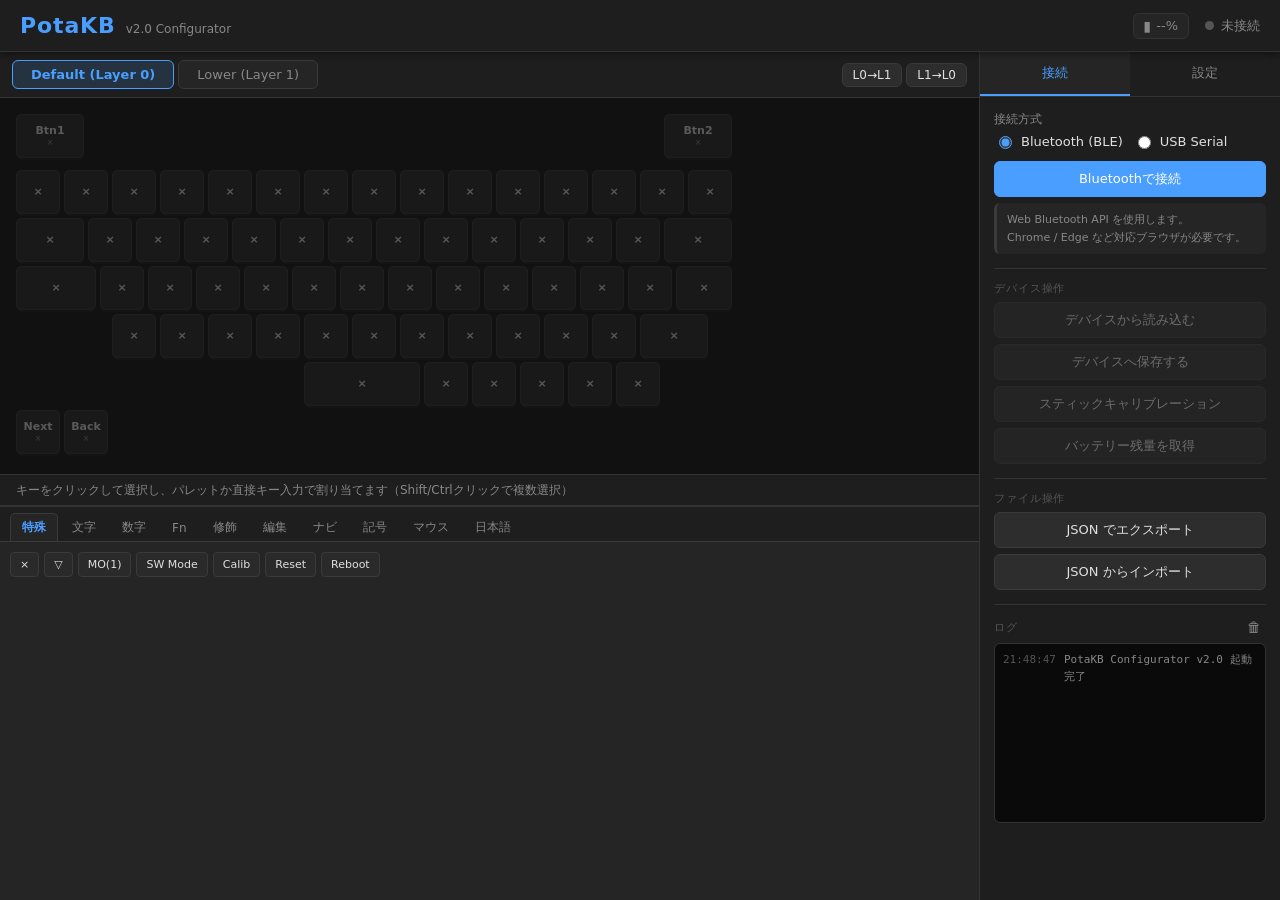
==== poke/index.html @ eb5ca8f1 "Update: PotaKB Configurator v2.0 に更新 - BLE 3スロット対応（PotaKB-1/2/3、namePrefix フィルター） - USB config 読み込みバ" ====
<!DOCTYPE html>
<html lang="ja">
<head>
  <meta charset="UTF-8">
  <meta name="viewport" content="width=device-width, initial-scale=1.0">
  <title>PotaKB Configurator</title>
  <link rel="stylesheet" href="style.css">
</head>
<body>

  <!-- ヘッダー -->
  <header class="app-header">
    <div class="header-left">
      <span class="app-title">PotaKB</span>
      <span class="app-version">v2.0 Configurator</span>
    </div>
    <div class="header-right">
      <span class="battery-display" id="batteryDisplay">
        <span class="battery-icon">&#9646;</span>
        <span id="batteryValue">--%</span>
      </span>
      <span class="conn-indicator">
        <span class="conn-dot" id="connDot"></span>
        <span id="connLabel">未接続</span>
      </span>
    </div>
  </header>

  <!-- メインレイアウト -->
  <main class="app-main">

    <!-- 左パネル: キーボードビジュアル + パレット -->
    <section class="panel panel-left">

      <!-- レイヤータブ -->
      <div class="layer-tabs">
        <button class="layer-tab active" id="tabLayer0" onclick="switchLayer(0)">Default (Layer 0)</button>
        <button class="layer-tab" id="tabLayer1" onclick="switchLayer(1)">Lower (Layer 1)</button>
        <div class="layer-tab-spacer"></div>
        <button class="btn btn-sm btn-secondary" onclick="copyLayerTo(0,1)" title="Layer 0 → Layer 1 にコピー">L0→L1</button>
        <button class="btn btn-sm btn-secondary" onclick="copyLayerTo(1,0)" title="Layer 1 → Layer 0 にコピー">L1→L0</button>
      </div>

      <!-- キーボードビジュアル -->
      <div class="keyboard-container">
        <div class="keyboard-scroll">
          <div id="keyboardWrap">
            <!-- JSで動的生成 -->
          </div>
        </div>
      </div>

      <!-- 選択情報バー -->
      <div class="selection-bar" id="selectionBar">
        <span id="selectionInfo" class="selection-hint">キーをクリックして選択し、下のパレットからキーコードを割り当てます（Shiftクリックで複数選択）</span>
      </div>

      <!-- キーコードパレット -->
      <div class="palette-container">
        <div class="palette-tab-row" id="paletteTabs">
          <button class="palette-tab active" data-cat="special"  onclick="switchPaletteTab('special')">特殊</button>
          <button class="palette-tab" data-cat="letters"  onclick="switchPaletteTab('letters')">文字</button>
          <button class="palette-tab" data-cat="numbers"  onclick="switchPaletteTab('numbers')">数字</button>
          <button class="palette-tab" data-cat="fn"       onclick="switchPaletteTab('fn')">Fn</button>
          <button class="palette-tab" data-cat="mods"     onclick="switchPaletteTab('mods')">修飾</button>
          <button class="palette-tab" data-cat="edit"     onclick="switchPaletteTab('edit')">編集</button>
          <button class="palette-tab" data-cat="nav"      onclick="switchPaletteTab('nav')">ナビ</button>
          <button class="palette-tab" data-cat="symbols"  onclick="switchPaletteTab('symbols')">記号</button>
          <button class="palette-tab" data-cat="mouse"    onclick="switchPaletteTab('mouse')">マウス</button>
          <button class="palette-tab" data-cat="jp"       onclick="switchPaletteTab('jp')">日本語</button>
        </div>
        <div class="palette-keys" id="paletteKeys">
          <!-- JSで動的生成 -->
        </div>
      </div>
    </section>

    <!-- 右パネル: 接続・設定 -->
    <section class="panel panel-right">

      <!-- タブヘッダー -->
      <div class="right-tabs">
        <button class="right-tab active" id="rightTabConn"   onclick="switchRightTab('conn')">接続</button>
        <button class="right-tab"        id="rightTabConfig" onclick="switchRightTab('config')">設定</button>
      </div>

      <!-- ========== 接続タブ ========== -->
      <div class="right-panel-body" id="connPanel">

        <!-- 接続方式 -->
        <div class="form-group">
          <div class="form-label">接続方式</div>
          <div class="mode-selector">
            <label class="radio-label">
              <input type="radio" name="connMode" value="ble" id="modeBLE" checked onchange="onConnModeChange()">
              <span>Bluetooth (BLE)</span>
            </label>
            <label class="radio-label">
              <input type="radio" name="connMode" value="usb" id="modeUSB" onchange="onConnModeChange()">
              <span>USB Serial</span>
            </label>
          </div>
        </div>

        <!-- BLE接続エリア -->
        <div id="bleConnArea">
          <button class="btn btn-primary btn-full" id="btnBLEConnect" onclick="connectBLE()">
            Bluetoothで接続
          </button>
          <p class="help-text">Web Bluetooth API を使用します。<br>Chrome / Edge など対応ブラウザが必要です。</p>
        </div>

        <!-- USB Serial接続エリア -->
        <div id="usbConnArea" style="display:none;">
          <button class="btn btn-primary btn-full" id="btnUSBConnect" onclick="connectUSB()">
            USB Serialで接続
          </button>
          <p class="help-text">Web Serial API を使用します。<br>Chrome / Edge など対応ブラウザが必要です。</p>
        </div>

        <!-- 切断ボタン（接続中のみ表示） -->
        <button class="btn btn-danger btn-full" id="btnDisconnect" onclick="disconnect()" style="display:none;">
          切断する
        </button>

        <!-- アクション -->
        <div class="action-group">
          <div class="action-title">デバイス操作</div>
          <button class="btn btn-secondary btn-full" id="btnLoad"       onclick="loadFromDevice()"   disabled>デバイスから読み込む</button>
          <button class="btn btn-secondary btn-full" id="btnSave"       onclick="saveToDevice()"     disabled>デバイスへ保存する</button>
          <button class="btn btn-secondary btn-full" id="btnCalibrate"  onclick="calibrateDevice()"  disabled>スティックキャリブレーション</button>
          <button class="btn btn-secondary btn-full" id="btnGetBattery" onclick="getBattery()"        disabled>バッテリー残量を取得</button>
        </div>

        <!-- ファイル操作 -->
        <div class="action-group">
          <div class="action-title">ファイル操作</div>
          <button class="btn btn-secondary btn-full" onclick="exportToFile()">JSON でエクスポート</button>
          <label class="btn btn-secondary btn-full" style="text-align:center; cursor:pointer;">
            JSON からインポート
            <input type="file" accept=".json" onchange="importFromFile(event)" style="display:none;">
          </label>
        </div>

        <!-- ログ -->
        <div class="log-wrap">
          <div class="log-header">
            <span>ログ</span>
            <button class="btn-icon" onclick="clearLog()" title="クリア">&#x1F5D1;</button>
          </div>
          <div class="log-body" id="logContent">
            <div class="log-entry log-info">PotaKB Configurator v2.0 起動</div>
          </div>
        </div>

      </div><!-- /connPanel -->

      <!-- ========== 設定タブ ========== -->
      <div class="right-panel-body" id="configPanel" style="display:none;">
        <div class="config-form">

          <div class="config-section-title">スティック設定</div>

          <div class="form-group">
            <label class="form-label" for="cfgCenterX">
              センター X&nbsp;<span class="val-badge" id="hintCenterX">512</span>
            </label>
            <input type="range" class="form-range" id="cfgCenterX" min="0" max="1023" value="512"
              oninput="onRangeInput('stick_center_x',+this.value,'hintCenterX',v=>v,'cfgCenterXNum')">
            <div class="range-labels"><span>0</span><span>1023</span></div>
          </div>

          <div class="form-group">
            <label class="form-label" for="cfgCenterY">
              センター Y&nbsp;<span class="val-badge" id="hintCenterY">512</span>
            </label>
            <input type="range" class="form-range" id="cfgCenterY" min="0" max="1023" value="512"
              oninput="onRangeInput('stick_center_y',+this.value,'hintCenterY',v=>v,'cfgCenterYNum')">
            <div class="range-labels"><span>0</span><span>1023</span></div>
          </div>

          <div class="form-group">
            <label class="form-label" for="cfgDeadzone">
              デッドゾーン&nbsp;<span class="val-badge" id="hintDeadzone">75</span>
            </label>
            <input type="range" class="form-range" id="cfgDeadzone" min="0" max="300" value="75"
              oninput="onRangeInput('stick_deadzone',+this.value,'hintDeadzone',v=>v,'cfgDeadzoneNum')">
            <div class="range-labels"><span>0</span><span>300</span></div>
          </div>

          <div class="form-group">
            <label class="form-label" for="cfgRangeX">
              スティック範囲 X&nbsp;<span class="val-badge" id="hintRangeX">511</span>
            </label>
            <input type="range" class="form-range" id="cfgRangeX" min="50" max="511" value="511"
              oninput="onRangeInput('stick_range_x',+this.value,'hintRangeX',v=>v,'cfgRangeXNum')">
            <div class="range-labels"><span>50</span><span>511</span></div>
          </div>

          <div class="form-group">
            <label class="form-label" for="cfgRangeY">
              スティック範囲 Y&nbsp;<span class="val-badge" id="hintRangeY">511</span>
            </label>
            <input type="range" class="form-range" id="cfgRangeY" min="50" max="511" value="511"
              oninput="onRangeInput('stick_range_y',+this.value,'hintRangeY',v=>v,'cfgRangeYNum')">
            <div class="range-labels"><span>50</span><span>511</span></div>
          </div>

          <div class="form-group">
            <label class="form-label" for="cfgEmaAlpha">
              EMA アルファ&nbsp;<span class="val-badge" id="hintEmaAlpha">0.40</span>
            </label>
            <input type="range" class="form-range" id="cfgEmaAlpha" min="1" max="100" value="40"
              oninput="onRangeInput('stick_ema_alpha',this.value/100,'hintEmaAlpha',v=>v.toFixed(2),'cfgEmaAlphaNum')">
            <div class="range-labels"><span>0.01</span><span>1.00</span></div>
          </div>

          <div class="config-section-title">マウス設定</div>

          <div class="form-group">
            <label class="form-label" for="cfgMouseSpeed">
              マウス最大速度&nbsp;<span class="val-badge" id="hintMouseSpeed">0.80</span>
            </label>
            <input type="range" class="form-range" id="cfgMouseSpeed" min="1" max="500" value="80"
              oninput="onRangeInput('mouse_max_speed',this.value/100,'hintMouseSpeed',v=>v.toFixed(2),'cfgMouseSpeedNum')">
            <div class="range-labels"><span>0.01</span><span>5.00</span></div>
          </div>

          <div class="form-group">
            <label class="form-label" for="cfgScrollSpeed">
              スクロール最大速度&nbsp;<span class="val-badge" id="hintScrollSpeed">0.06</span>
            </label>
            <input type="range" class="form-range" id="cfgScrollSpeed" min="1" max="200" value="6"
              oninput="onRangeInput('scroll_max_speed',this.value/100,'hintScrollSpeed',v=>v.toFixed(2),'cfgScrollSpeedNum')">
            <div class="range-labels"><span>0.01</span><span>2.00</span></div>
          </div>

          <div class="form-group">
            <label class="form-label form-label-check">
              <input type="checkbox" id="cfgScrollInvert"
                onchange="config.scroll_invert = this.checked ? 1 : 0">
              スクロール方向を反転
            </label>
          </div>

          <div class="config-section-title">システム設定</div>

          <div class="form-group">
            <label class="form-label" for="cfgSleepTimeout">
              スリープタイムアウト&nbsp;<span class="val-badge" id="hintSleepTimeout">300</span>&nbsp;秒
            </label>
            <input type="range" class="form-range" id="cfgSleepTimeout" min="10" max="3600" value="300"
              oninput="onRangeInput('sleep_timeout_ms',this.value*1000,'hintSleepTimeout',v=>Math.round(v/1000),'cfgSleepTimeoutNum')">
            <div class="range-labels"><span>10s</span><span>3600s</span></div>
          </div>

          <div class="form-group">
            <label class="form-label" for="cfgLedBrightness">
              LED 輝度&nbsp;<span class="val-badge" id="hintLedBrightness">25</span>
            </label>
            <input type="range" class="form-range" id="cfgLedBrightness" min="0" max="255" value="25"
              oninput="onRangeInput('led_brightness',+this.value,'hintLedBrightness',v=>v,'cfgLedBrightnessNum')">
            <div class="range-labels"><span>0</span><span>255</span></div>
          </div>

          <div class="form-group">
            <label class="form-label" for="cfgBlinkInterval">
              点滅間隔&nbsp;<span class="val-badge" id="hintBlinkInterval">600</span>&nbsp;ms
            </label>
            <input type="range" class="form-range" id="cfgBlinkInterval" min="100" max="5000" value="600"
              oninput="onRangeInput('blink_interval_ms',+this.value,'hintBlinkInterval',v=>v,'cfgBlinkIntervalNum')">
            <div class="range-labels"><span>100ms</span><span>5000ms</span></div>
          </div>

          <!-- 数値直接入力 -->
          <div class="config-section-title">数値入力</div>
          <div class="config-num-grid">

            <div class="num-field">
              <label class="form-label-sm">Center X</label>
              <input type="number" class="form-num" id="cfgCenterXNum"
                min="0" max="1023" value="512"
                onchange="onNumInput('stick_center_x','cfgCenterXNum','cfgCenterX','hintCenterX',1,false)">
            </div>
            <div class="num-field">
              <label class="form-label-sm">Center Y</label>
              <input type="number" class="form-num" id="cfgCenterYNum"
                min="0" max="1023" value="512"
                onchange="onNumInput('stick_center_y','cfgCenterYNum','cfgCenterY','hintCenterY',1,false)">
            </div>
            <div class="num-field">
              <label class="form-label-sm">Deadzone</label>
              <input type="number" class="form-num" id="cfgDeadzoneNum"
                min="0" max="300" value="75"
                onchange="onNumInput('stick_deadzone','cfgDeadzoneNum','cfgDeadzone','hintDeadzone',1,false)">
            </div>
            <div class="num-field">
              <label class="form-label-sm">Range X</label>
              <input type="number" class="form-num" id="cfgRangeXNum"
                min="50" max="511" value="511"
                onchange="onNumInput('stick_range_x','cfgRangeXNum','cfgRangeX','hintRangeX',1,false)">
            </div>
            <div class="num-field">
              <label class="form-label-sm">Range Y</label>
              <input type="number" class="form-num" id="cfgRangeYNum"
                min="50" max="511" value="511"
                onchange="onNumInput('stick_range_y','cfgRangeYNum','cfgRangeY','hintRangeY',1,false)">
            </div>
            <div class="num-field">
              <label class="form-label-sm">EMA Alpha</label>
              <input type="number" class="form-num" id="cfgEmaAlphaNum"
                min="0.01" max="1.0" step="0.01" value="0.40"
                onchange="onNumInput('stick_ema_alpha','cfgEmaAlphaNum','cfgEmaAlpha','hintEmaAlpha',100,true)">
            </div>
            <div class="num-field">
              <label class="form-label-sm">Mouse Speed</label>
              <input type="number" class="form-num" id="cfgMouseSpeedNum"
                min="0.01" max="5.0" step="0.01" value="0.80"
                onchange="onNumInput('mouse_max_speed','cfgMouseSpeedNum','cfgMouseSpeed','hintMouseSpeed',100,true)">
            </div>
            <div class="num-field">
              <label class="form-label-sm">Scroll Speed</label>
              <input type="number" class="form-num" id="cfgScrollSpeedNum"
                min="0.01" max="2.0" step="0.01" value="0.06"
                onchange="onNumInput('scroll_max_speed','cfgScrollSpeedNum','cfgScrollSpeed','hintScrollSpeed',100,true)">
            </div>
            <div class="num-field">
              <label class="form-label-sm">Sleep (s)</label>
              <input type="number" class="form-num" id="cfgSleepTimeoutNum"
                min="10" max="3600" value="300"
                onchange="onNumInput('sleep_timeout_ms','cfgSleepTimeoutNum','cfgSleepTimeout','hintSleepTimeout',0.001,false)">
            </div>
            <div class="num-field">
              <label class="form-label-sm">LED Bright</label>
              <input type="number" class="form-num" id="cfgLedBrightnessNum"
                min="0" max="255" value="25"
                onchange="onNumInput('led_brightness','cfgLedBrightnessNum','cfgLedBrightness','hintLedBrightness',1,false)">
            </div>
            <div class="num-field">
              <label class="form-label-sm">Blink (ms)</label>
              <input type="number" class="form-num" id="cfgBlinkIntervalNum"
                min="100" max="5000" value="600"
                onchange="onNumInput('blink_interval_ms','cfgBlinkIntervalNum','cfgBlinkInterval','hintBlinkInterval',1,false)">
            </div>

          </div>

          <button class="btn btn-secondary btn-full" style="margin-top:16px;" onclick="resetConfigToDefault()">
            デフォルト値に戻す
          </button>

        </div><!-- /config-form -->
      </div><!-- /configPanel -->

    </section><!-- /panel-right -->

  </main>

  <!-- キャリブレーションモーダル -->
  <div id="calibModal" class="modal-overlay" style="display:none;" onclick="calibOverlayClick(event)">
    <div class="modal-box">
      <button class="modal-close" onclick="calibCancel()">✕</button>
      <h3 class="modal-title">スティックキャリブレーション</h3>

      <!-- Phase 1: 中央 -->
      <div id="calibPhase1">
        <p class="calib-instruction">スティックを<strong>中央（ニュートラル）</strong>に置いて、<br>「中央を記録」を押してください。</p>
        <div class="calib-center-btns">
          <button class="btn btn-primary" onclick="calibRecordCenter()">中央を記録</button>
        </div>
      </div>

      <!-- Phase 2: 範囲 -->
      <div id="calibPhase2" style="display:none;">
        <p class="calib-instruction">スティックを<strong>全方向にゆっくり回して</strong>ください。<br>端まで届いたら「完了」を押してください。</p>
        <div class="calib-canvas-wrap">
          <canvas id="calibCanvas" width="180" height="180"></canvas>
        </div>
        <div class="calib-info" id="calibInfo">記録中...</div>
        <button class="btn btn-primary btn-full" onclick="calibFinish()">完了</button>
      </div>

      <!-- Phase 3: 結果 -->
      <div id="calibPhase3" style="display:none;">
        <p class="calib-instruction">キャリブレーション完了！</p>
        <table class="calib-result-table">
          <tr><td>Center X</td><td id="calibResX">-</td></tr>
          <tr><td>Center Y</td><td id="calibResY">-</td></tr>
          <tr><td>Range X</td><td id="calibResRX">-</td></tr>
          <tr><td>Range Y</td><td id="calibResRY">-</td></tr>
        </table>
        <div class="calib-result-btns">
          <button class="btn btn-primary" onclick="calibApply()">適用して保存</button>
          <button class="btn btn-secondary" onclick="calibCancel()">キャンセル</button>
        </div>
      </div>

      <!-- BLE用メッセージ -->
      <div id="calibBLEMsg" style="display:none;">
        <p class="calib-instruction">キャリブレーションは<strong>USB接続</strong>のみ対応しています。<br>USBで接続してから再度お試しください。</p>
        <button class="btn btn-secondary btn-full" onclick="calibCancel()">閉じる</button>
      </div>
    </div>
  </div>

  <script src="script.js"></script>
</body>
</html>
---- poke/style.css ----
/* ===================================================
   PotaKB Configurator v2.0 — ダークテーマ スタイルシート
   =================================================== */

/* ---------- CSS変数 ---------- */
:root {
  --bg:          #111111;
  --surface:     #1e1e1e;
  --surface2:    #252525;
  --surface3:    #2d2d2d;
  --key-bg:      #2a2a2a;
  --key-hover:   #383838;
  --key-sel-bg:  #1a2e4a;
  --key-sel-bdr: #4a9eff;
  --accent:      #4a9eff;
  --accent-dark: #2979e0;
  --accent-dim:  rgba(74,158,255,0.15);
  --danger:      #e05252;
  --danger-dark: #b83a3a;
  --success:     #4caf7d;
  --warn:        #f0a040;
  --text:        #e0e0e0;
  --text-sub:    #888888;
  --text-dim:    #555555;
  --border:      #333333;
  --border2:     #3a3a3a;
  --radius:      6px;
  --radius-lg:   10px;
  --shadow:      0 2px 8px rgba(0,0,0,0.5);
  --font:        system-ui, -apple-system, "Segoe UI", sans-serif;
  /* キーボード単位 */
  --ku:          44px; /* 1u */
  --kg:          4px;  /* キー間ギャップ */
}

/* ---------- リセット ---------- */
*, *::before, *::after { box-sizing: border-box; }
html { font-size: 14px; }
body {
  margin: 0;
  padding: 0;
  background: var(--bg);
  color: var(--text);
  font-family: var(--font);
  min-height: 100vh;
  overflow-x: hidden;
}
button { cursor: pointer; font-family: var(--font); }
input, select { font-family: var(--font); }
a { color: var(--accent); }

/* ---------- ヘッダー ---------- */
.app-header {
  display: flex;
  align-items: center;
  justify-content: space-between;
  padding: 0 20px;
  height: 52px;
  background: var(--surface);
  border-bottom: 1px solid var(--border);
  position: sticky;
  top: 0;
  z-index: 100;
  box-shadow: 0 2px 8px rgba(0,0,0,0.4);
}
.header-left { display: flex; align-items: baseline; gap: 10px; }
.app-title   { font-size: 22px; font-weight: 700; color: var(--accent); letter-spacing: 0.04em; }
.app-version { font-size: 12px; color: var(--text-sub); }
.header-right { display: flex; align-items: center; gap: 16px; }

/* バッテリー */
.battery-display {
  display: flex;
  align-items: center;
  gap: 5px;
  font-size: 13px;
  color: var(--text-sub);
  padding: 4px 10px;
  background: var(--surface2);
  border-radius: var(--radius);
  border: 1px solid var(--border);
}
.battery-icon { font-size: 14px; }

/* 接続インジケータ */
.conn-indicator {
  display: flex;
  align-items: center;
  gap: 7px;
  font-size: 13px;
  color: var(--text-sub);
}
.conn-dot {
  width: 9px;
  height: 9px;
  border-radius: 50%;
  background: var(--text-dim);
  transition: background 0.3s;
}
.conn-dot.connected    { background: var(--success); box-shadow: 0 0 6px var(--success); }
.conn-dot.connecting   { background: var(--warn); animation: pulse 1s infinite; }
.conn-dot.disconnected { background: var(--text-dim); }

@keyframes pulse {
  0%,100% { opacity: 1; }
  50%      { opacity: 0.3; }
}

/* ---------- メインレイアウト ---------- */
.app-main {
  display: flex;
  gap: 0;
  height: calc(100vh - 52px);
  overflow: hidden;
}

/* ---------- パネル共通 ---------- */
.panel {
  display: flex;
  flex-direction: column;
  overflow: hidden;
}

/* 左パネル */
.panel-left {
  flex: 1 1 auto;
  min-width: 0;
  border-right: 1px solid var(--border);
  background: var(--bg);
}

/* 右パネル */
.panel-right {
  flex: 0 0 300px;
  width: 300px;
  background: var(--surface);
  display: flex;
  flex-direction: column;
  overflow: hidden;
}

/* ---------- レイヤータブ ---------- */
.layer-tabs {
  display: flex;
  align-items: center;
  gap: 4px;
  padding: 8px 12px;
  background: var(--surface);
  border-bottom: 1px solid var(--border);
  flex-shrink: 0;
}
.layer-tab {
  padding: 6px 18px;
  border: 1px solid var(--border2);
  border-radius: var(--radius);
  background: var(--surface2);
  color: var(--text-sub);
  font-size: 13px;
  font-weight: 500;
  transition: all 0.15s;
}
.layer-tab:hover  { background: var(--surface3); color: var(--text); }
.layer-tab.active {
  background: var(--accent-dim);
  border-color: var(--accent);
  color: var(--accent);
  font-weight: 600;
}
.layer-tab-spacer { flex: 1; }

/* ---------- キーボードコンテナ ---------- */
.keyboard-container {
  flex: 0 0 auto;
  padding: 16px;
  background: var(--bg);
}
.keyboard-scroll {
  overflow-x: auto;
  overflow-y: hidden;
  padding-bottom: 4px;
}

/* ---------- キーボードラッパー ---------- */
#keyboardWrap {
  display: inline-flex;
  flex-direction: column;
  gap: var(--kg);
  min-width: max-content;
}

/* キー行 */
.key-row {
  display: flex;
  gap: var(--kg);
  align-items: flex-end;
}

/* 個別キー */
.key {
  height: var(--ku);
  border: 1px solid #3a3a3a;
  border-radius: 5px;
  background: var(--key-bg);
  color: var(--text);
  display: flex;
  flex-direction: column;
  align-items: center;
  justify-content: center;
  font-size: 10px;
  line-height: 1.3;
  cursor: pointer;
  user-select: none;
  flex-shrink: 0;
  padding: 2px 3px;
  text-align: center;
  transition: background 0.1s, border-color 0.1s, box-shadow 0.1s;
  box-shadow: 0 2px 0 #1a1a1a;
  position: relative;
}
.key:hover {
  background: var(--key-hover);
  border-color: #555;
  z-index: 1;
}
.key.selected {
  background: var(--key-sel-bg);
  border-color: var(--key-sel-bdr);
  box-shadow: 0 0 0 1px var(--key-sel-bdr), 0 2px 0 #0d1f35;
  color: #fff;
  z-index: 2;
}
.key .key-main {
  font-size: 11px;
  font-weight: 600;
  white-space: nowrap;
  overflow: hidden;
  text-overflow: ellipsis;
  max-width: 100%;
}
.key .key-sub {
  font-size: 8px;
  color: var(--text-sub);
  white-space: nowrap;
  overflow: hidden;
  text-overflow: ellipsis;
  max-width: 100%;
}
/* KC_NO / KC_TRNS 表示 */
.key.key-no   { opacity: 0.35; }
.key.key-trns { color: var(--text-dim); font-style: italic; }
/* マウスボタン行 */
.key-row-mouse { margin-bottom: 8px; }
/* スペーサー（スティックモジュール等の空白） */
.key-spacer { flex-shrink: 0; background: transparent; }

/* ---------- 選択バー ---------- */
.selection-bar {
  flex-shrink: 0;
  padding: 6px 16px;
  background: var(--surface);
  border-top: 1px solid var(--border);
  border-bottom: 1px solid var(--border);
  min-height: 32px;
  display: flex;
  align-items: center;
}
.selection-hint {
  font-size: 12px;
  color: var(--text-sub);
}
.selection-active {
  font-size: 12px;
  color: var(--accent);
  font-weight: 500;
}
.selection-capture {
  font-size: 13px;
  color: #fff;
  font-weight: 600;
  background: var(--accent);
  padding: 4px 12px;
  border-radius: 6px;
  animation: capture-pulse 1s ease-in-out infinite;
}
.capture-hint {
  font-size: 11px;
  font-weight: 400;
  opacity: 0.8;
}
@keyframes capture-pulse {
  0%, 100% { opacity: 1; }
  50%       { opacity: 0.7; }
}
.btn-capture {
  margin-left: 8px;
  padding: 2px 8px;
  font-size: 11px;
  background: var(--accent);
  color: #fff;
  border: none;
  border-radius: 4px;
  cursor: pointer;
}
.btn-capture:hover {
  filter: brightness(1.2);
}

/* ---------- パレット ---------- */
.palette-container {
  flex: 1 1 auto;
  display: flex;
  flex-direction: column;
  overflow: hidden;
  background: var(--surface);
  border-top: 1px solid var(--border);
}
.palette-tab-row {
  display: flex;
  gap: 2px;
  padding: 6px 10px 0;
  background: var(--surface);
  flex-wrap: nowrap;
  overflow-x: auto;
  flex-shrink: 0;
}
.palette-tab-row::-webkit-scrollbar { height: 3px; }
.palette-tab-row::-webkit-scrollbar-thumb { background: var(--border2); }
.palette-tab {
  padding: 5px 11px;
  border: 1px solid transparent;
  border-bottom: none;
  border-radius: 5px 5px 0 0;
  background: transparent;
  color: var(--text-sub);
  font-size: 12px;
  white-space: nowrap;
  transition: all 0.15s;
  flex-shrink: 0;
}
.palette-tab:hover  { background: var(--surface3); color: var(--text); }
.palette-tab.active {
  background: var(--surface2);
  border-color: var(--border2);
  color: var(--accent);
  font-weight: 600;
}
.palette-keys {
  flex: 1 1 auto;
  overflow-y: auto;
  padding: 10px;
  display: flex;
  flex-wrap: wrap;
  align-content: flex-start;
  gap: 5px;
  background: var(--surface2);
  border-top: 1px solid var(--border2);
}
.palette-keys::-webkit-scrollbar { width: 6px; }
.palette-keys::-webkit-scrollbar-track { background: transparent; }
.palette-keys::-webkit-scrollbar-thumb { background: var(--border2); border-radius: 3px; }
.palette-key {
  padding: 5px 9px;
  border: 1px solid var(--border2);
  border-radius: 4px;
  background: var(--key-bg);
  color: var(--text);
  font-size: 11px;
  cursor: pointer;
  transition: background 0.1s, border-color 0.1s, color 0.1s;
  white-space: nowrap;
}
.palette-key:hover {
  background: var(--accent);
  border-color: var(--accent);
  color: #fff;
}

/* ---------- 右パネル タブ ---------- */
.right-tabs {
  display: flex;
  border-bottom: 1px solid var(--border);
  flex-shrink: 0;
}
.right-tab {
  flex: 1;
  padding: 12px;
  background: transparent;
  border: none;
  color: var(--text-sub);
  font-size: 13px;
  font-weight: 500;
  border-bottom: 2px solid transparent;
  transition: all 0.15s;
}
.right-tab:hover  { color: var(--text); background: var(--surface2); }
.right-tab.active {
  color: var(--accent);
  border-bottom-color: var(--accent);
  background: var(--surface2);
}

/* 右パネルボディ */
.right-panel-body {
  flex: 1 1 auto;
  overflow-y: auto;
  padding: 14px;
}
.right-panel-body::-webkit-scrollbar { width: 6px; }
.right-panel-body::-webkit-scrollbar-track { background: transparent; }
.right-panel-body::-webkit-scrollbar-thumb { background: var(--border2); border-radius: 3px; }

/* ---------- ボタン ---------- */
.btn {
  display: inline-flex;
  align-items: center;
  justify-content: center;
  padding: 8px 14px;
  border-radius: var(--radius);
  border: 1px solid transparent;
  font-size: 13px;
  font-weight: 500;
  transition: background 0.15s, border-color 0.15s, opacity 0.15s;
  gap: 6px;
}
.btn:disabled { opacity: 0.4; cursor: default; }
.btn-full { width: 100%; display: flex; margin-top: 6px; }
.btn-sm   { padding: 4px 10px; font-size: 12px; }

.btn-primary {
  background: var(--accent);
  color: #fff;
  border-color: var(--accent);
}
.btn-primary:hover:not(:disabled) { background: var(--accent-dark); border-color: var(--accent-dark); }

.btn-secondary {
  background: var(--surface3);
  color: var(--text);
  border-color: var(--border2);
}
.btn-secondary:hover:not(:disabled) { background: #383838; border-color: #555; }

.btn-danger {
  background: var(--danger);
  color: #fff;
  border-color: var(--danger);
}
.btn-danger:hover:not(:disabled) { background: var(--danger-dark); border-color: var(--danger-dark); }

.btn-icon {
  background: transparent;
  border: none;
  color: var(--text-sub);
  font-size: 14px;
  padding: 2px 5px;
  border-radius: 3px;
  cursor: pointer;
}
.btn-icon:hover { color: var(--text); background: var(--surface3); }

/* ---------- フォーム共通 ---------- */
.form-group {
  margin-bottom: 12px;
}
.form-label {
  display: block;
  font-size: 12px;
  color: var(--text-sub);
  margin-bottom: 5px;
}
.form-label-check {
  display: flex;
  align-items: center;
  gap: 8px;
  cursor: pointer;
  user-select: none;
}
.mode-selector {
  display: flex;
  gap: 10px;
  flex-wrap: wrap;
}
.radio-label {
  display: flex;
  align-items: center;
  gap: 6px;
  font-size: 13px;
  cursor: pointer;
  color: var(--text);
}
.radio-label input { accent-color: var(--accent); cursor: pointer; }
.help-text {
  font-size: 11px;
  color: var(--text-sub);
  line-height: 1.6;
  margin: 6px 0 0;
  padding: 8px 10px;
  background: var(--surface2);
  border-radius: var(--radius);
  border-left: 3px solid var(--border2);
}

/* ---------- アクショングループ ---------- */
.action-group {
  margin-top: 14px;
  padding-top: 12px;
  border-top: 1px solid var(--border);
}
.action-title {
  font-size: 11px;
  color: var(--text-dim);
  text-transform: uppercase;
  letter-spacing: 0.08em;
  margin-bottom: 6px;
}

/* ---------- ログ ---------- */
.log-wrap {
  margin-top: 14px;
  padding-top: 12px;
  border-top: 1px solid var(--border);
  display: flex;
  flex-direction: column;
  gap: 6px;
}
.log-header {
  display: flex;
  align-items: center;
  justify-content: space-between;
  font-size: 11px;
  color: var(--text-dim);
  text-transform: uppercase;
  letter-spacing: 0.08em;
}
.log-body {
  height: 180px;
  overflow-y: auto;
  background: #0a0a0a;
  border: 1px solid var(--border);
  border-radius: var(--radius);
  padding: 8px;
  font-size: 11px;
  font-family: "Consolas", "Menlo", monospace;
  display: flex;
  flex-direction: column;
  gap: 2px;
}
.log-body::-webkit-scrollbar { width: 5px; }
.log-body::-webkit-scrollbar-thumb { background: var(--border2); border-radius: 3px; }
.log-entry {
  display: flex;
  gap: 8px;
  line-height: 1.5;
}
.log-time { color: var(--text-dim); flex-shrink: 0; }
.log-msg  { color: var(--text-sub); word-break: break-all; }
.log-info  .log-msg { color: var(--text-sub); }
.log-ok    .log-msg { color: var(--success); }
.log-warn  .log-msg { color: var(--warn); }
.log-error .log-msg { color: var(--danger); }

/* ---------- 設定フォーム ---------- */
.config-form {
  padding-bottom: 20px;
}
.config-section-title {
  font-size: 11px;
  color: var(--text-dim);
  text-transform: uppercase;
  letter-spacing: 0.08em;
  margin: 16px 0 10px;
  padding-bottom: 5px;
  border-bottom: 1px solid var(--border);
}
.val-badge {
  display: inline-block;
  min-width: 42px;
  text-align: right;
  font-weight: 600;
  color: var(--accent);
  font-size: 12px;
}

/* レンジスライダー */
.form-range {
  width: 100%;
  height: 4px;
  accent-color: var(--accent);
  cursor: pointer;
  margin: 4px 0;
}
.range-labels {
  display: flex;
  justify-content: space-between;
  font-size: 10px;
  color: var(--text-dim);
  margin-top: 2px;
}

/* 数値入力グリッド */
.config-num-grid {
  display: grid;
  grid-template-columns: 1fr 1fr 1fr;
  gap: 8px;
}
.num-field {
  display: flex;
  flex-direction: column;
  gap: 3px;
}
.form-label-sm {
  font-size: 10px;
  color: var(--text-dim);
}
.form-num {
  width: 100%;
  padding: 5px 7px;
  background: var(--surface3);
  border: 1px solid var(--border2);
  border-radius: 4px;
  color: var(--text);
  font-size: 12px;
  text-align: right;
}
.form-num:focus {
  outline: none;
  border-color: var(--accent);
}

/* ---------- スクロールバー全体 ---------- */
::-webkit-scrollbar { width: 8px; height: 8px; }
::-webkit-scrollbar-track { background: transparent; }
::-webkit-scrollbar-thumb { background: var(--border2); border-radius: 4px; }
::-webkit-scrollbar-thumb:hover { background: #555; }

/* ---------- レスポンシブ ---------- */
@media (max-width: 900px) {
  .app-main {
    flex-direction: column;
    height: auto;
    overflow: visible;
  }
  .panel-left {
    border-right: none;
    border-bottom: 1px solid var(--border);
  }
  .panel-right {
    flex: 0 0 auto;
    width: 100%;
    max-height: none;
    overflow: visible;
  }
  .right-panel-body {
    overflow-y: visible;
    height: auto;
  }
  .log-body {
    height: 120px;
  }
}

@media (max-width: 600px) {
  .app-version { display: none; }
  .battery-display { display: none; }
  .config-num-grid { grid-template-columns: 1fr 1fr; }
  .layer-tabs { flex-wrap: wrap; }
  .palette-tab { padding: 5px 8px; font-size: 11px; }
}

/* ---------- キャリブレーションモーダル ---------- */
.modal-overlay {
  position: fixed; inset: 0;
  background: rgba(0,0,0,0.7);
  display: flex; align-items: center; justify-content: center;
  z-index: 1000;
}
.modal-box {
  background: var(--surface);
  border: 1px solid var(--border2);
  border-radius: var(--radius-lg);
  padding: 24px;
  width: 280px;
  position: relative;
  box-shadow: 0 8px 32px rgba(0,0,0,0.6);
}
.modal-close {
  position: absolute; top: 12px; right: 12px;
  background: none; border: none;
  color: var(--text-sub); font-size: 16px; padding: 4px 8px;
  border-radius: var(--radius);
}
.modal-close:hover { background: var(--surface3); color: var(--text); }
.modal-title {
  margin: 0 0 16px; font-size: 15px; font-weight: 600;
  color: var(--text);
}
.calib-instruction {
  font-size: 13px; color: var(--text-sub); line-height: 1.6;
  margin: 0 0 16px;
}
.calib-instruction strong { color: var(--text); }
.calib-canvas-wrap {
  display: flex; justify-content: center; margin-bottom: 12px;
}
#calibCanvas {
  border: 1px solid var(--border2);
  border-radius: var(--radius);
  background: #0d0d1a;
}
.calib-info {
  text-align: center; font-size: 12px; color: var(--text-sub);
  margin-bottom: 12px;
}
.calib-center-btns, .calib-result-btns {
  display: flex; gap: 8px; justify-content: center;
}
.calib-result-table {
  width: 100%; border-collapse: collapse;
  font-size: 13px; margin-bottom: 16px;
}
.calib-result-table td {
  padding: 4px 8px; border-bottom: 1px solid var(--border);
}
.calib-result-table td:first-child { color: var(--text-sub); }
.calib-result-table td:last-child  { color: var(--accent); font-weight: 600; text-align: right; }
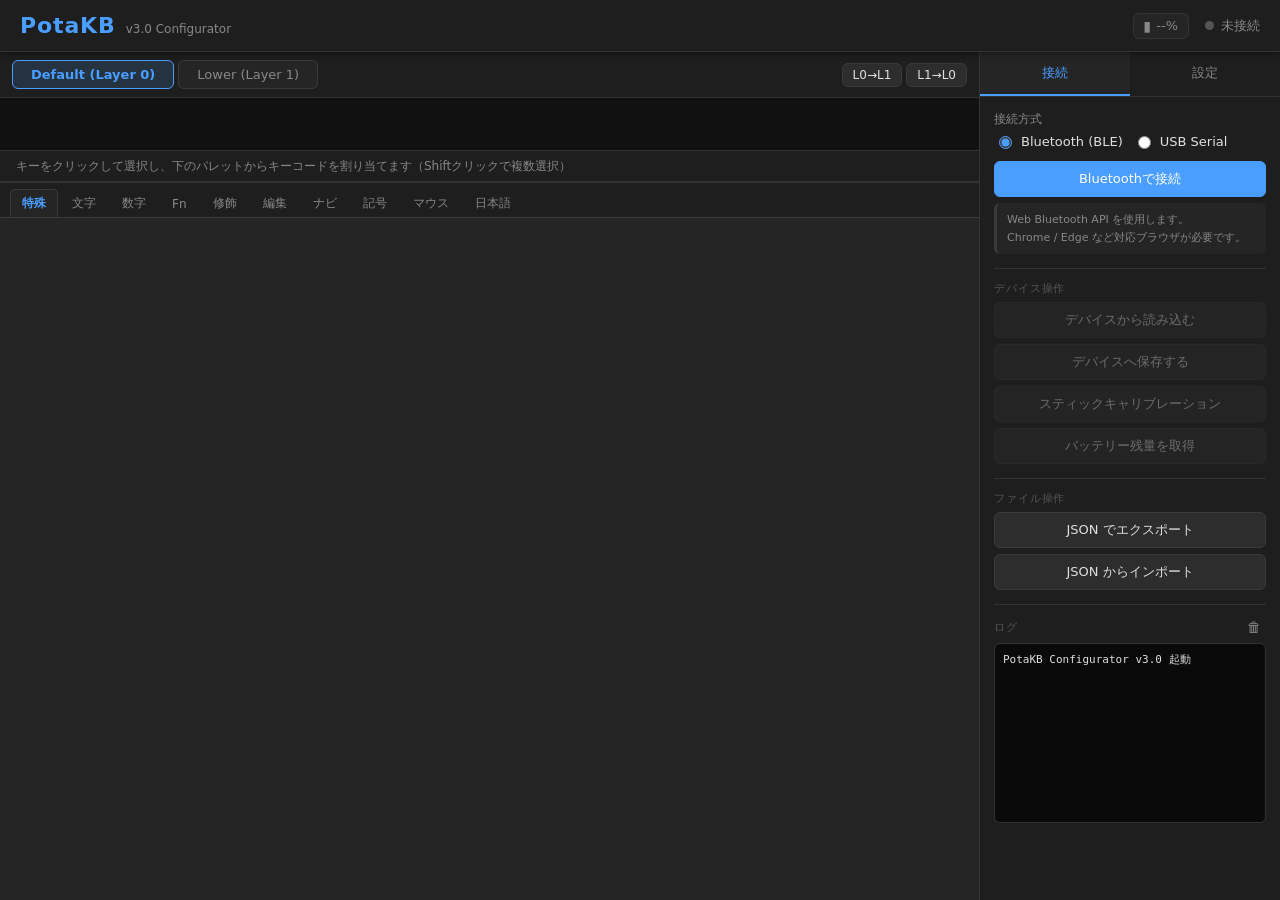
==== commit 127b18aa: "Update PotaKB configurator to v3" ====
--- a/poke/index.html
+++ b/poke/index.html
@@ -4,7 +4,7 @@
   <meta charset="UTF-8">
   <meta name="viewport" content="width=device-width, initial-scale=1.0">
   <title>PotaKB Configurator</title>
-  <link rel="stylesheet" href="style.css">
+  <link rel="stylesheet" href="style.css?v=3.0.0">
 </head>
 <body>
 
@@ -12,7 +12,7 @@
   <header class="app-header">
     <div class="header-left">
       <span class="app-title">PotaKB</span>
-      <span class="app-version">v2.0 Configurator</span>
+      <span class="app-version">v3.0 Configurator</span>
     </div>
     <div class="header-right">
       <span class="battery-display" id="batteryDisplay">
@@ -149,7 +149,7 @@
             <button class="btn-icon" onclick="clearLog()" title="クリア">&#x1F5D1;</button>
           </div>
           <div class="log-body" id="logContent">
-            <div class="log-entry log-info">PotaKB Configurator v2.0 起動</div>
+            <div class="log-entry log-info">PotaKB Configurator v3.0 起動</div>
           </div>
         </div>
 
@@ -403,6 +403,6 @@
     </div>
   </div>
 
-  <script src="script.js"></script>
+  <script src="script.js?v=3.0.0"></script>
 </body>
 </html>
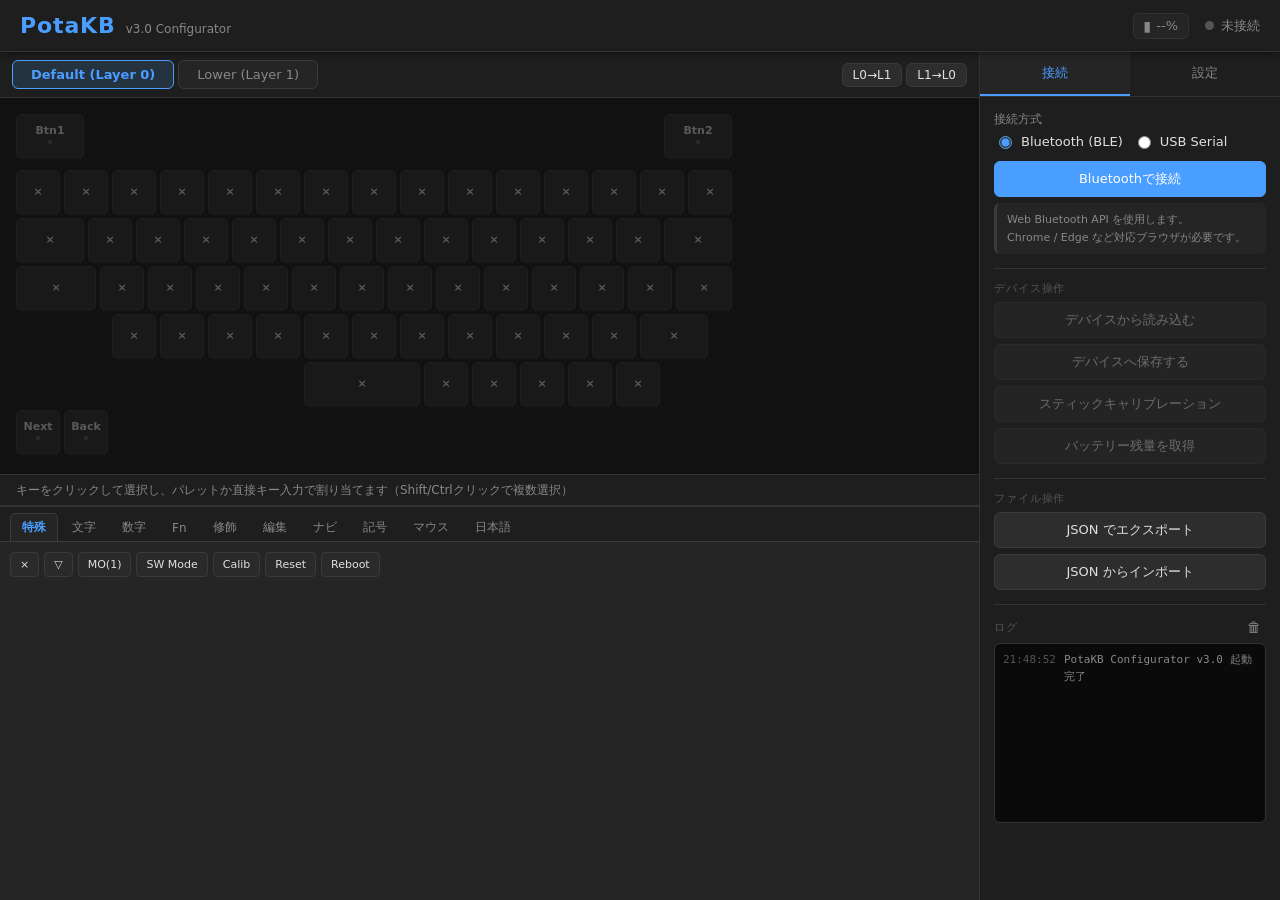
==== commit 7136e708: "Fix PotaKB configurator startup" ====
--- a/poke/index.html
+++ b/poke/index.html
@@ -403,6 +403,6 @@
     </div>
   </div>
 
-  <script src="script.js?v=3.0.0"></script>
+  <script src="script.js?v=3.0.1"></script>
 </body>
 </html>
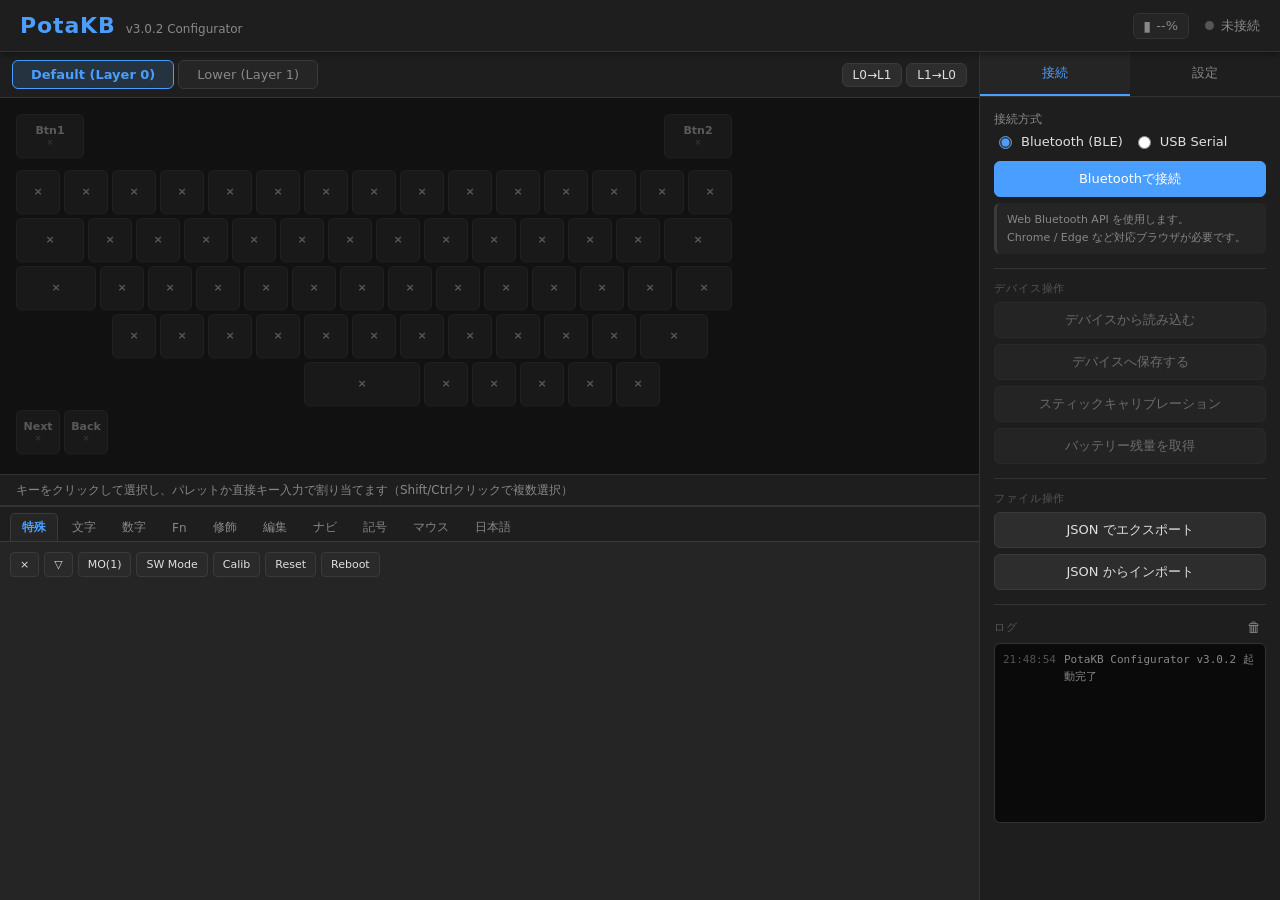
==== commit 08ea139d: "Update PotaKB configurator to v3.0.2" ====
--- a/poke/index.html
+++ b/poke/index.html
@@ -4,7 +4,7 @@
   <meta charset="UTF-8">
   <meta name="viewport" content="width=device-width, initial-scale=1.0">
   <title>PotaKB Configurator</title>
-  <link rel="stylesheet" href="style.css?v=3.0.0">
+  <link rel="stylesheet" href="style.css?v=3.0.2">
 </head>
 <body>
 
@@ -12,7 +12,7 @@
   <header class="app-header">
     <div class="header-left">
       <span class="app-title">PotaKB</span>
-      <span class="app-version">v3.0 Configurator</span>
+      <span class="app-version">v3.0.2 Configurator</span>
     </div>
     <div class="header-right">
       <span class="battery-display" id="batteryDisplay">
@@ -149,7 +149,7 @@
             <button class="btn-icon" onclick="clearLog()" title="クリア">&#x1F5D1;</button>
           </div>
           <div class="log-body" id="logContent">
-            <div class="log-entry log-info">PotaKB Configurator v3.0 起動</div>
+            <div class="log-entry log-info">PotaKB Configurator v3.0.2 起動</div>
           </div>
         </div>
 
@@ -403,6 +403,6 @@
     </div>
   </div>
 
-  <script src="script.js?v=3.0.1"></script>
+  <script src="script.js?v=3.0.2"></script>
 </body>
 </html>
